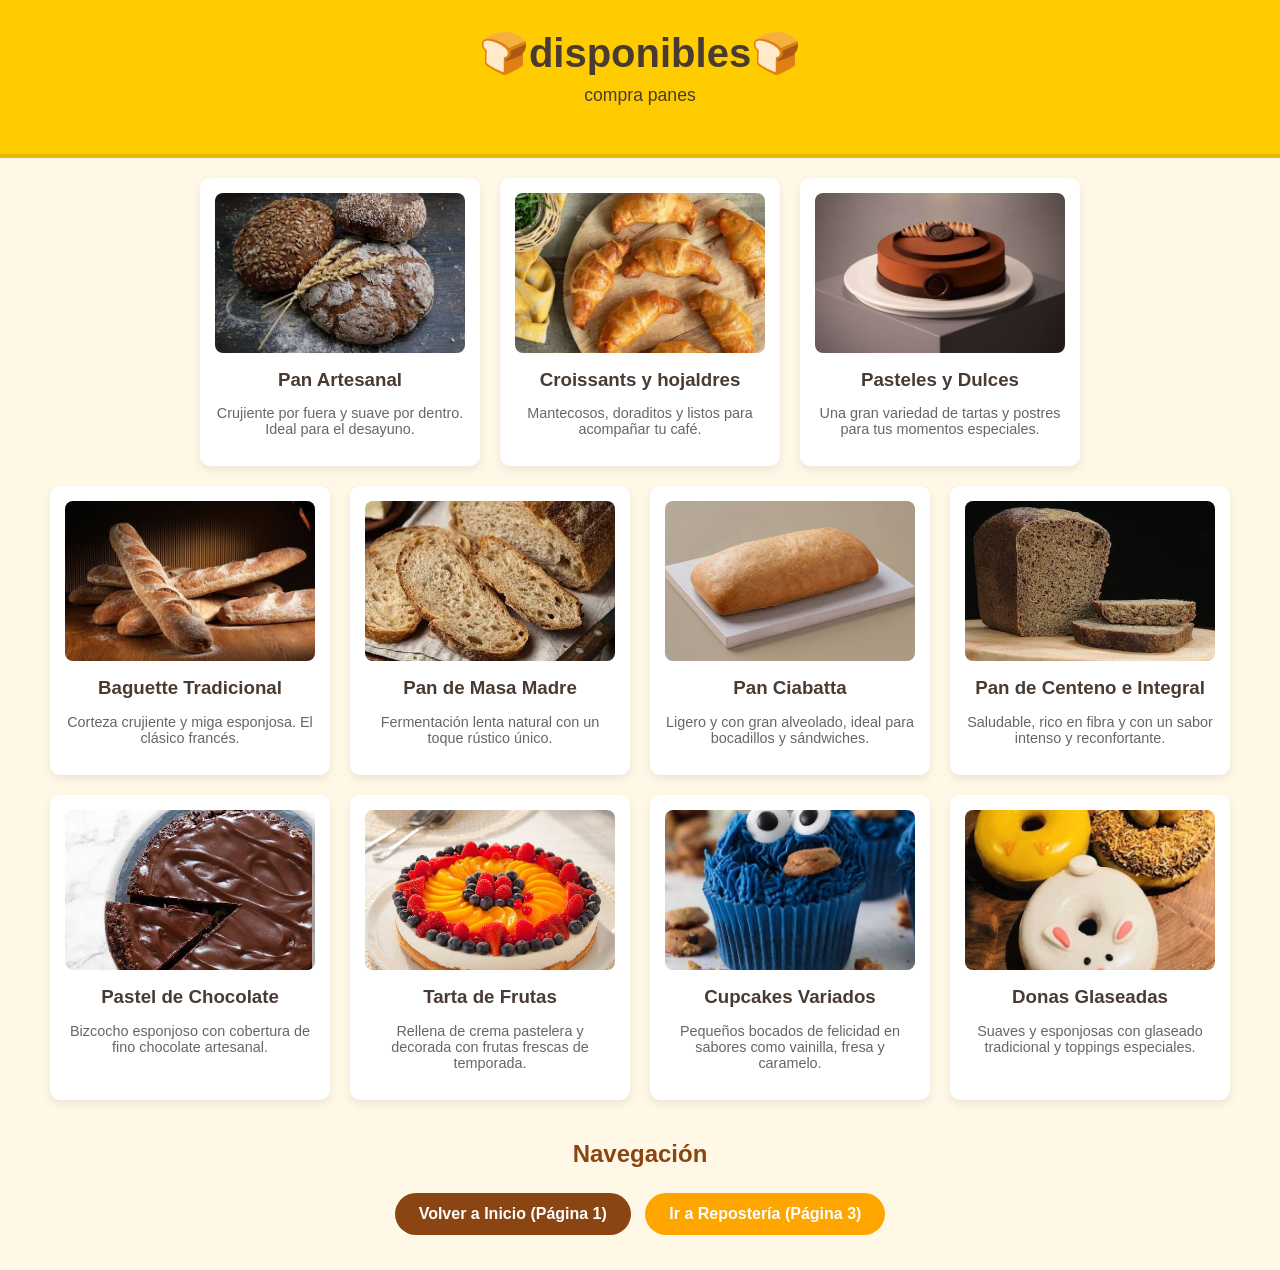
==== pagina5.html @ a2827d6a "Add files via upload" ====
<!DOCTYPE html>
<html lang="es">
<head>
  <meta charset="UTF-8">
  <meta name="viewport" content="width=device-width, initial-scale=1.0">
  <title>Repostería - Panadería El Horno Dorado</title>
  <link rel="stylesheet" href="style.css">
</head>
<body>
    <!-- Encabezado -->
  <header>
    <h1>🍞disponibles🍞</h1>
    <p>compra panes</p>
  </header> 
  
    <div class="galeria">
      <div class="tarjeta">
        <img src="pan ar.jpg" alt="Pan Artesanal">
        <h3>Pan Artesanal</h3>
        <p>Crujiente por fuera y suave por dentro. Ideal para el desayuno.</p>
      </div>

      <div class="tarjeta">
        <img src="croissant.jpg" alt="Croissants y Facturas">
        <h3>Croissants y hojaldres</h3> 
        <p>Mantecosos, doraditos y listos para acompañar tu café.</p>
      </div>

      <div class="tarjeta">
        <img src="paxtel.jpg" alt="Repostería y Pasteles">
        <h3>Pasteles y Dulces</h3>
        <p>Una gran variedad de tartas y postres para tus momentos especiales.</p>
      </div>
    </div>
  </section>
  
    <div class="galeria">
      <div class="tarjeta">
        <img src="baguette.jpg" alt="Pan Baguette">
        <h3>Baguette Tradicional</h3>
        <p>Corteza crujiente y miga esponjosa. El clásico francés.</p>
      </div>

      <div class="tarjeta">
        <img src="pan mad.jpg" alt="Pan de Masa Madre">
        <h3>Pan de Masa Madre</h3>
        <p>Fermentación lenta natural con un toque rústico único.</p>
      </div>

      <div class="tarjeta">
        <img src="ciabatta.jpg" alt="Pan Ciabatta">
        <h3>Pan Ciabatta</h3>
        <p>Ligero y con gran alveolado, ideal para bocadillos y sándwiches.</p>
      </div>

      <div class="tarjeta">
        <img src="pan cen.jpg" alt="Pan de Centeno">
        <h3>Pan de Centeno e Integral</h3>
        <p>Saludable, rico en fibra y con un sabor intenso y reconfortante.</p>
      </div>
    </div>
  </section>
   <div class="galeria">
      <div class="tarjeta">
        <img src="pastel.jpg" alt="Pastel de Chocolate">
        <h3>Pastel de Chocolate</h3>
        <p>Bizcocho esponjoso con cobertura de fino chocolate artesanal.</p>
      </div>

      <div class="tarjeta">
        <img src="tarta.jpg" alt="Tartas de Frutas">
        <h3>Tarta de Frutas</h3>
        <p>Rellena de crema pastelera y decorada con frutas frescas de temporada.</p>
      </div>

      <div class="tarjeta">
        <img src="cupcake.jpg" alt="Cupcakes Especiales">
        <h3>Cupcakes Variados</h3>
        <p>Pequeños bocados de felicidad en sabores como vainilla, fresa y caramelo.</p>
      </div>

      <div class="tarjeta">
        <img src="dona.jpg" alt="Donas Artesanales">
        <h3>Donas Glaseadas</h3>
        <p>Suaves y esponjosas con glaseado tradicional y toppings especiales.</p>
      </div>
    </div>
  </section>
    <!-- Botones de Navegación -->
  <section class="contacto">
    <h2>Navegación</h2>
    <!-- Botón para regresar a pagina1.html -->
    <a href="index.html" class="boton secundario">Volver a Inicio (Página 1)</a>
    <!-- Botón para ir a pagina3.html -->
    <a href="pagina2.html" class="boton">Ir a Repostería (Página 3)</a>
  </section>
---- style.css ----
/* Configuración General */
body {
  font-family: 'Segoe UI', Tahoma, Geneva, Verdana, sans-serif;
  background-color: #fff8e7; /* Fondo amarillo cálido muy suave */
  color: #4a3b32; /* Texto en tono café para contraste cálido */
  margin: 0;
  padding: 0;
  text-align: center;
}

/* Encabezado */
header {
  background-color: #ffcc00; /* Amarillo cálido vibrante */
  padding: 30px 20px;
  border-bottom: 4px solid #e6b800;
}

header h1 {
  margin: 0;
  font-size: 2.5rem;
}

header p {
  margin-top: 8px;
  font-size: 1.1rem;
}

/* Secciones generales */
section {
  max-width: 900px;
  margin: 30px auto;
  padding: 0 20px;
}

h2 {
  color: #8b4513; /* Color café para títulos */
}

/* Galería de productos */
.galeria {
  display: flex;
  justify-content: center;
  gap: 20px;
  flex-wrap: wrap;
  margin-top: 20px;
}

.tarjeta {
  background-color: #ffffff;
  border-radius: 10px;
  padding: 15px;
  width: 250px;
  box-shadow: 0 4px 8px rgba(0, 0, 0, 0.08);
}

.tarjeta img {
  width: 100%;
  height: 160px;
  object-fit: cover;
  border-radius: 8px;
}

.tarjeta h3 {
  margin: 12px 0 6px;
}

.tarjeta p {
  font-size: 0.9rem;
  color: #666;
}

/* Botones */
.contacto {
  margin-top: 40px;
}

.boton {
  display: inline-block;
  background-color: #ffa500; /* Naranja/Amarillo cálido */
  color: #ffffff;
  padding: 12px 24px;
  margin: 5px;
  text-decoration: none;
  font-weight: bold;
  border-radius: 25px;
  transition: background-color 0.3s;
}

.boton:hover {
  background-color: #e69500;
}

.boton.secundario {
  background-color: #8b4513;
}

.boton.secundario:hover {
  background-color: #6e360f;
}

/* Pie de página */
footer {
  background-color: #ffe680;
  padding: 15px;
  margin-top: 40px;
  font-size: 0.9rem;
}
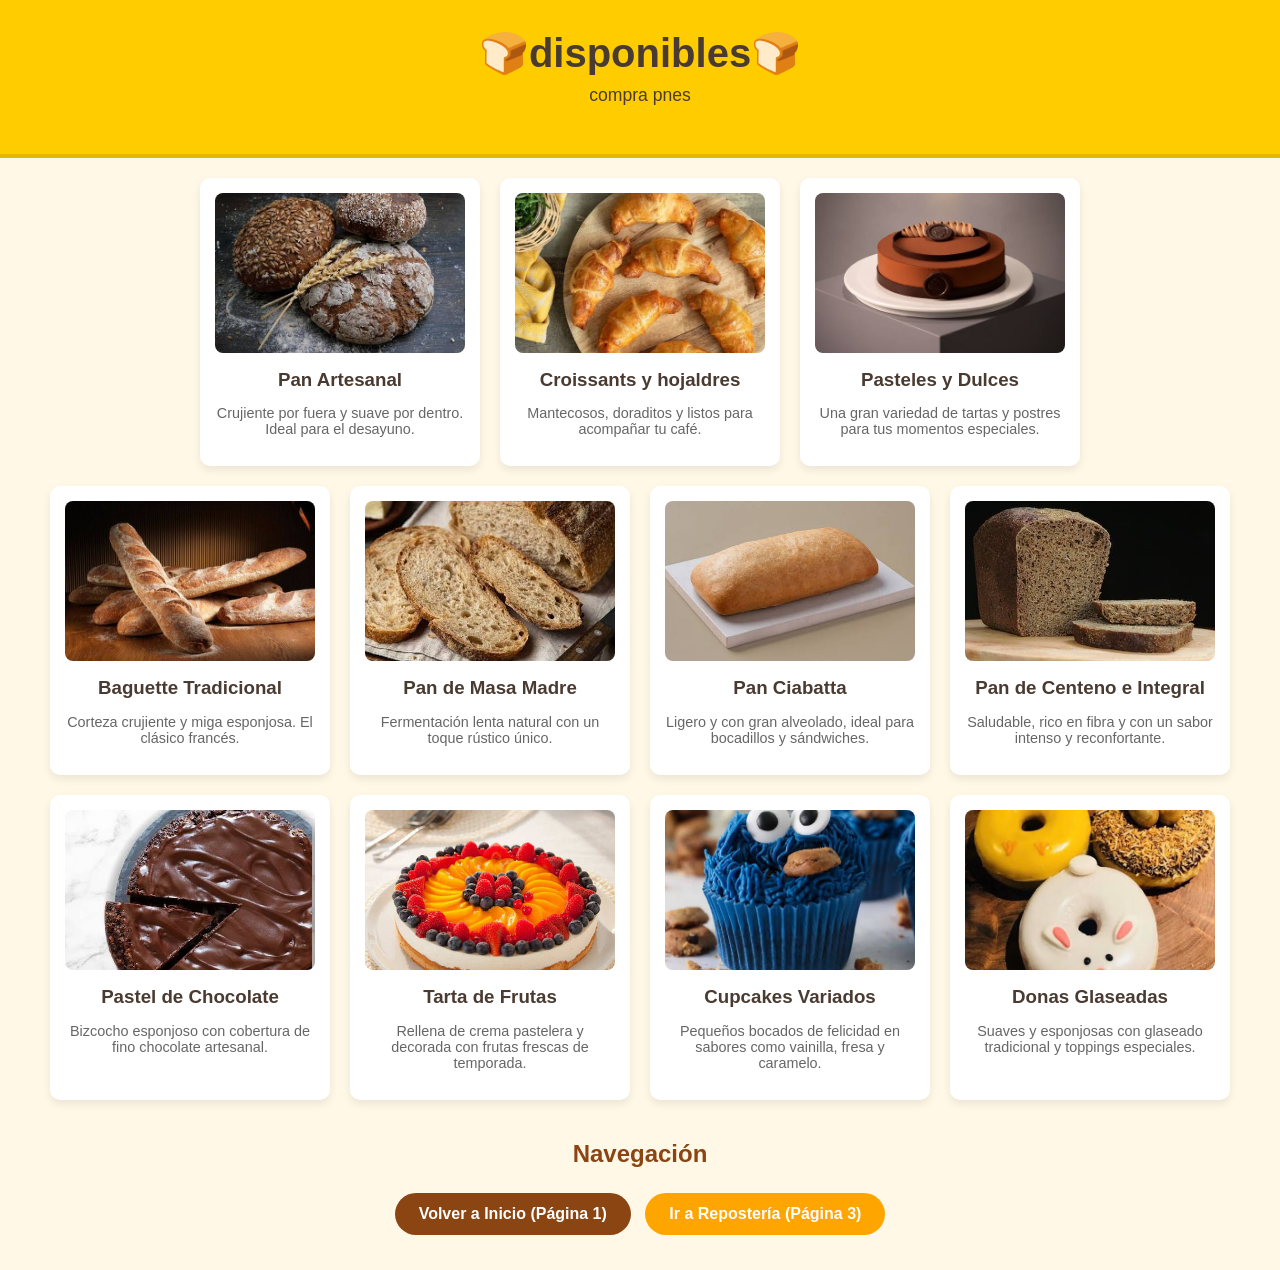
==== commit de5a34dc: "pagina5.html" ====
--- a/pagina5.html
+++ b/pagina5.html
@@ -10,7 +10,7 @@
     <!-- Encabezado -->
   <header>
     <h1>🍞disponibles🍞</h1>
-    <p>compra panes</p>
+    <p>compra pnes</p>
   </header> 
   
     <div class="galeria">
